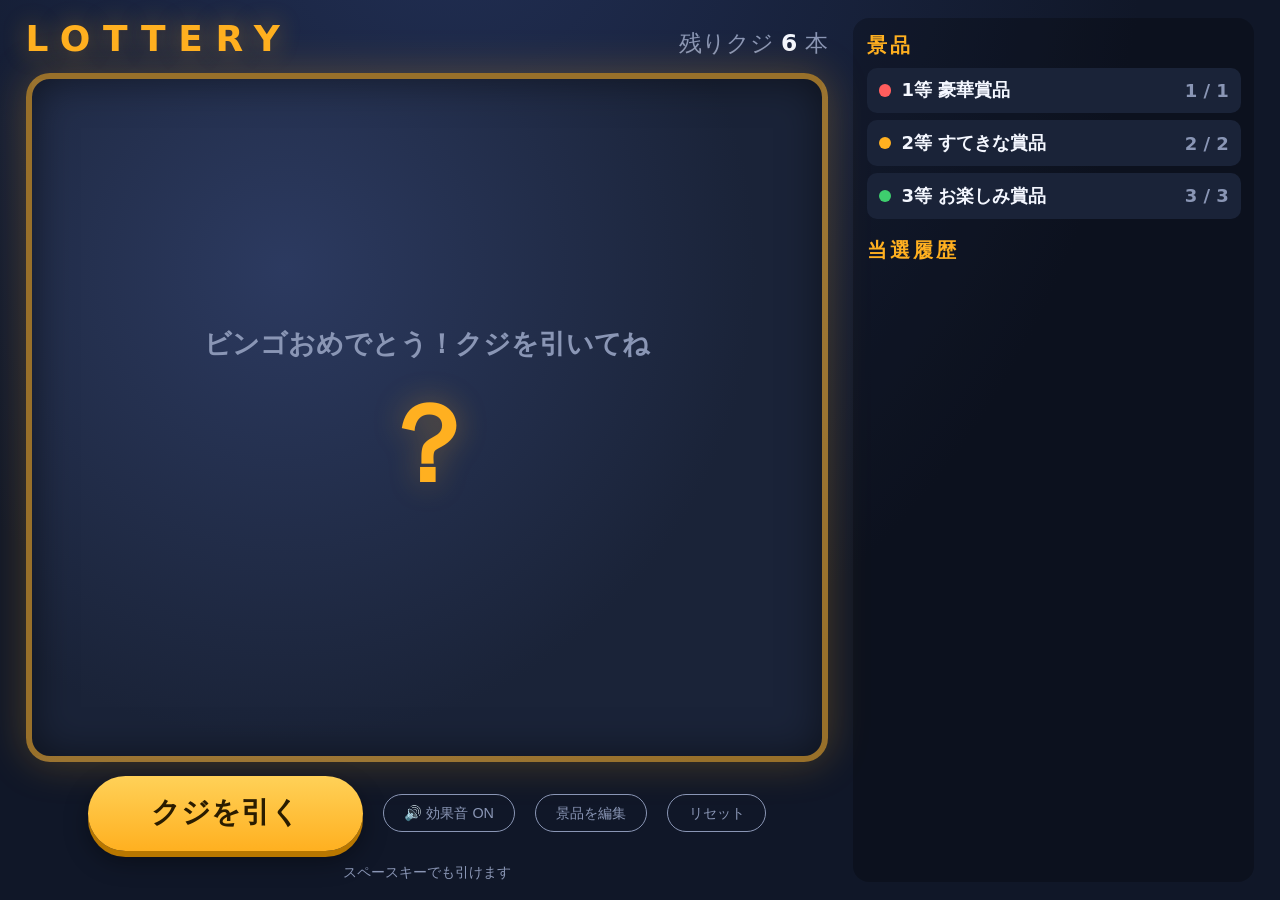
==== lottery/index.html @ 6464d974 "feat: 景品クジ引きアプリを /lottery に追加 Co-Authored-By: Claude Fable 5 <noreply@anthropic.com>" ====
<!DOCTYPE html>
<html lang="ja">
<head>
  <meta charset="UTF-8">
  <meta name="viewport" content="width=device-width, initial-scale=1.0">
  <title>景品クジ</title>
  <link rel="stylesheet" href="style.css">
</head>
<body>
  <main class="stage">
    <section class="main-panel">
      <header class="header">
        <h1 class="title">LOTTERY</h1>
        <div class="counter">残りクジ <span id="remaining-count">0</span> 本</div>
      </header>

      <div class="ticket" id="ticket">
        <span class="ticket-label" id="ticket-label">ビンゴおめでとう！クジを引いてね</span>
        <span class="ticket-prize" id="ticket-prize">？</span>
      </div>

      <div class="controls">
        <button type="button" class="draw-button" id="draw-button">クジを引く</button>
        <button type="button" class="sound-button" id="sound-button" aria-pressed="true">🔊 効果音 ON</button>
        <button type="button" class="edit-button" id="edit-button">景品を編集</button>
        <button type="button" class="reset-button" id="reset-button">リセット</button>
      </div>
      <p class="hint">スペースキーでも引けます</p>
    </section>

    <aside class="side">
      <section class="side-section">
        <h2 class="side-title">景品</h2>
        <ul id="prize-list" class="prize-list"></ul>
      </section>
      <section class="side-section history-section">
        <h2 class="side-title">当選履歴</h2>
        <ol id="history-list" class="history-list"></ol>
      </section>
    </aside>
  </main>

  <dialog id="edit-dialog" class="edit-dialog">
    <form method="dialog">
      <h2 class="edit-title">景品リストを編集</h2>
      <p class="edit-help">1行に1景品、「景品名 x本数」の形式（「x本数」を省略すると1本）。</p>
      <textarea id="edit-textarea" rows="10" spellcheck="false"></textarea>
      <p class="edit-help">保存すると残り本数は「本数 −（その景品の当選数）」で再計算されます。</p>
      <div class="edit-actions">
        <button value="cancel" class="edit-cancel">キャンセル</button>
        <button value="save" class="edit-save">保存</button>
      </div>
    </form>
  </dialog>

  <script src="app.js"></script>
</body>
</html>
---- lottery/style.css ----
:root {
  --bg: #101728;
  --bg-panel: #1a2338;
  --text: #f4f7ff;
  --text-dim: #8a96b5;
  --accent: #ffb020;
  --accent-strong: #ff5d5d;
  --dot-0: #ff5d5d;
  --dot-1: #ffb020;
  --dot-2: #3ecf6e;
  --dot-3: #38a8ff;
  --dot-4: #b06dff;
}

* {
  margin: 0;
  padding: 0;
  box-sizing: border-box;
}

html, body {
  height: 100%;
}

body {
  background: radial-gradient(ellipse at 35% -20%, #223056 0%, var(--bg) 60%);
  color: var(--text);
  font-family: "Hiragino Sans", "Noto Sans JP", system-ui, sans-serif;
}

/* ---- 2:1 の左右分割 ---- */

.stage {
  height: 100vh;
  display: grid;
  grid-template-columns: 2fr 1fr;
  gap: 2vw;
  padding: 2vh 2vw;
}

.main-panel {
  min-width: 0;
  display: flex;
  flex-direction: column;
  align-items: center;
  justify-content: space-between;
  gap: 1.5vh;
}

.header {
  width: 100%;
  display: flex;
  align-items: baseline;
  justify-content: space-between;
}

.title {
  font-size: clamp(28px, 4vh, 52px);
  letter-spacing: 0.35em;
  color: var(--accent);
  text-shadow: 0 0 24px rgba(255, 176, 32, 0.45);
}

.counter {
  font-size: clamp(16px, 2.6vh, 30px);
  color: var(--text-dim);
  font-variant-numeric: tabular-nums;
}

.counter span {
  color: var(--text);
  font-weight: 700;
}

/* ---- クジ結果パネル ---- */

.ticket {
  width: 100%;
  flex: 1;
  min-height: 0;
  border-radius: 24px;
  background: radial-gradient(circle at 32% 28%, #2c3a60 0%, var(--bg-panel) 65%);
  border: 6px solid rgba(255, 176, 32, 0.55);
  box-shadow:
    0 0 40px rgba(255, 176, 32, 0.25),
    inset 0 0 40px rgba(0, 0, 0, 0.5);
  display: flex;
  flex-direction: column;
  align-items: center;
  justify-content: center;
  gap: 2vh;
  padding: 3vh 3vw;
  text-align: center;
}

.ticket.spinning {
  animation: ticket-glow 0.4s ease-in-out infinite alternate;
}

.ticket.settled {
  animation: ticket-pop 0.45s ease-out;
}

@keyframes ticket-glow {
  from { box-shadow: 0 0 30px rgba(255, 176, 32, 0.2), inset 0 0 40px rgba(0, 0, 0, 0.5); }
  to   { box-shadow: 0 0 70px rgba(255, 176, 32, 0.6), inset 0 0 40px rgba(0, 0, 0, 0.5); }
}

@keyframes ticket-pop {
  0%   { transform: scale(0.94); }
  55%  { transform: scale(1.04); }
  100% { transform: scale(1); }
}

.ticket-label {
  font-size: clamp(16px, 3vh, 34px);
  color: var(--text-dim);
  font-weight: 700;
}

.ticket-prize {
  font-size: clamp(36px, 12vh, 110px);
  font-weight: 800;
  line-height: 1.2;
  color: var(--accent);
  text-shadow: 0 0 30px rgba(255, 176, 32, 0.35);
  overflow-wrap: anywhere;
}

.ticket-prize.long {
  font-size: clamp(28px, 7.5vh, 72px);
}

/* ---- 操作 ---- */

.controls {
  display: flex;
  align-items: center;
  flex-wrap: wrap;
  justify-content: center;
  gap: 20px;
}

.draw-button {
  font-size: clamp(22px, 3.2vh, 34px);
  font-weight: 800;
  padding: 0.6em 2.2em;
  border: none;
  border-radius: 999px;
  cursor: pointer;
  color: #2a1c00;
  background: linear-gradient(180deg, #ffd158 0%, var(--accent) 100%);
  box-shadow: 0 6px 0 #b87700, 0 10px 24px rgba(0, 0, 0, 0.4);
  transition: transform 0.08s ease, box-shadow 0.08s ease;
}

.draw-button:hover:not(:disabled) {
  filter: brightness(1.06);
}

.draw-button:active:not(:disabled) {
  transform: translateY(4px);
  box-shadow: 0 2px 0 #b87700, 0 6px 16px rgba(0, 0, 0, 0.4);
}

.draw-button:disabled {
  cursor: default;
  filter: grayscale(0.6) brightness(0.7);
  box-shadow: 0 6px 0 #555, 0 10px 24px rgba(0, 0, 0, 0.3);
}

.reset-button,
.sound-button,
.edit-button {
  font-size: clamp(13px, 1.6vh, 17px);
  padding: 0.6em 1.4em;
  border-radius: 999px;
  border: 1px solid var(--text-dim);
  background: transparent;
  color: var(--text-dim);
  cursor: pointer;
}

.sound-button:hover,
.edit-button:hover {
  color: var(--text);
  border-color: var(--text);
}

.sound-button[aria-pressed="false"] {
  opacity: 0.6;
}

.reset-button:hover {
  color: var(--accent-strong);
  border-color: var(--accent-strong);
}

.hint {
  color: var(--text-dim);
  font-size: clamp(12px, 1.5vh, 16px);
}

/* ---- サイドパネル（景品リスト・当選履歴） ---- */

.side {
  min-width: 0;
  display: flex;
  flex-direction: column;
  gap: 2vh;
  background: rgba(0, 0, 0, 0.25);
  border-radius: 16px;
  padding: clamp(10px, 1.5vh, 20px);
  overflow: hidden;
}

.side-section {
  display: flex;
  flex-direction: column;
  gap: 1vh;
  min-height: 0;
}

.history-section {
  flex: 1;
}

.side-title {
  font-size: clamp(15px, 2.2vh, 24px);
  color: var(--accent);
  letter-spacing: 0.15em;
}

.prize-list,
.history-list {
  list-style: none;
  display: flex;
  flex-direction: column;
  gap: clamp(4px, 0.8vh, 10px);
  overflow-y: auto;
  min-height: 0;
}

.prize-item {
  display: flex;
  align-items: center;
  gap: 10px;
  background: var(--bg-panel);
  border-radius: 10px;
  padding: clamp(6px, 1.2vh, 12px) 12px;
  font-size: clamp(13px, 2vh, 22px);
  font-weight: 700;
}

.prize-item.out {
  opacity: 0.35;
}

.prize-item.out .prize-name {
  text-decoration: line-through;
}

.prize-dot {
  flex-shrink: 0;
  width: 0.7em;
  height: 0.7em;
  border-radius: 50%;
}

.dot-0 { background: var(--dot-0); }
.dot-1 { background: var(--dot-1); }
.dot-2 { background: var(--dot-2); }
.dot-3 { background: var(--dot-3); }
.dot-4 { background: var(--dot-4); }

.prize-name {
  flex: 1;
  min-width: 0;
  overflow-wrap: anywhere;
}

.prize-count {
  color: var(--text-dim);
  font-variant-numeric: tabular-nums;
  white-space: nowrap;
}

.history-item {
  display: flex;
  align-items: baseline;
  gap: 10px;
  font-size: clamp(12px, 1.8vh, 20px);
  color: var(--text-dim);
  padding: 0 12px;
}

.history-item.latest {
  color: var(--accent);
  font-weight: 700;
}

.history-order {
  flex-shrink: 0;
  font-variant-numeric: tabular-nums;
  font-size: 0.85em;
}

/* ---- 景品編集ダイアログ ---- */

.edit-dialog {
  margin: auto;
  width: min(560px, 90vw);
  border: 1px solid var(--text-dim);
  border-radius: 16px;
  background: var(--bg-panel);
  color: var(--text);
  padding: 24px;
}

.edit-dialog::backdrop {
  background: rgba(0, 0, 0, 0.6);
}

.edit-dialog form {
  display: flex;
  flex-direction: column;
  gap: 12px;
}

.edit-title {
  font-size: 20px;
  color: var(--accent);
}

.edit-help {
  font-size: 13px;
  color: var(--text-dim);
}

.edit-dialog textarea {
  width: 100%;
  resize: vertical;
  font: inherit;
  font-size: 15px;
  line-height: 1.6;
  color: var(--text);
  background: var(--bg);
  border: 1px solid var(--text-dim);
  border-radius: 8px;
  padding: 10px 12px;
}

.edit-actions {
  display: flex;
  justify-content: flex-end;
  gap: 12px;
}

.edit-actions button {
  font-size: 15px;
  padding: 0.5em 1.6em;
  border-radius: 999px;
  cursor: pointer;
}

.edit-cancel {
  border: 1px solid var(--text-dim);
  background: transparent;
  color: var(--text-dim);
}

.edit-cancel:hover {
  color: var(--text);
  border-color: var(--text);
}

.edit-save {
  border: none;
  font-weight: 700;
  color: #2a1c00;
  background: linear-gradient(180deg, #ffd158 0%, var(--accent) 100%);
}

.edit-save:hover {
  filter: brightness(1.06);
}

/* ---- 狭い画面では縦積みにフォールバック ---- */

@media (max-width: 900px) {
  .stage {
    height: auto;
    min-height: 100vh;
    grid-template-columns: 1fr;
    gap: 3vh;
  }
  .ticket {
    min-height: 40vh;
  }
}
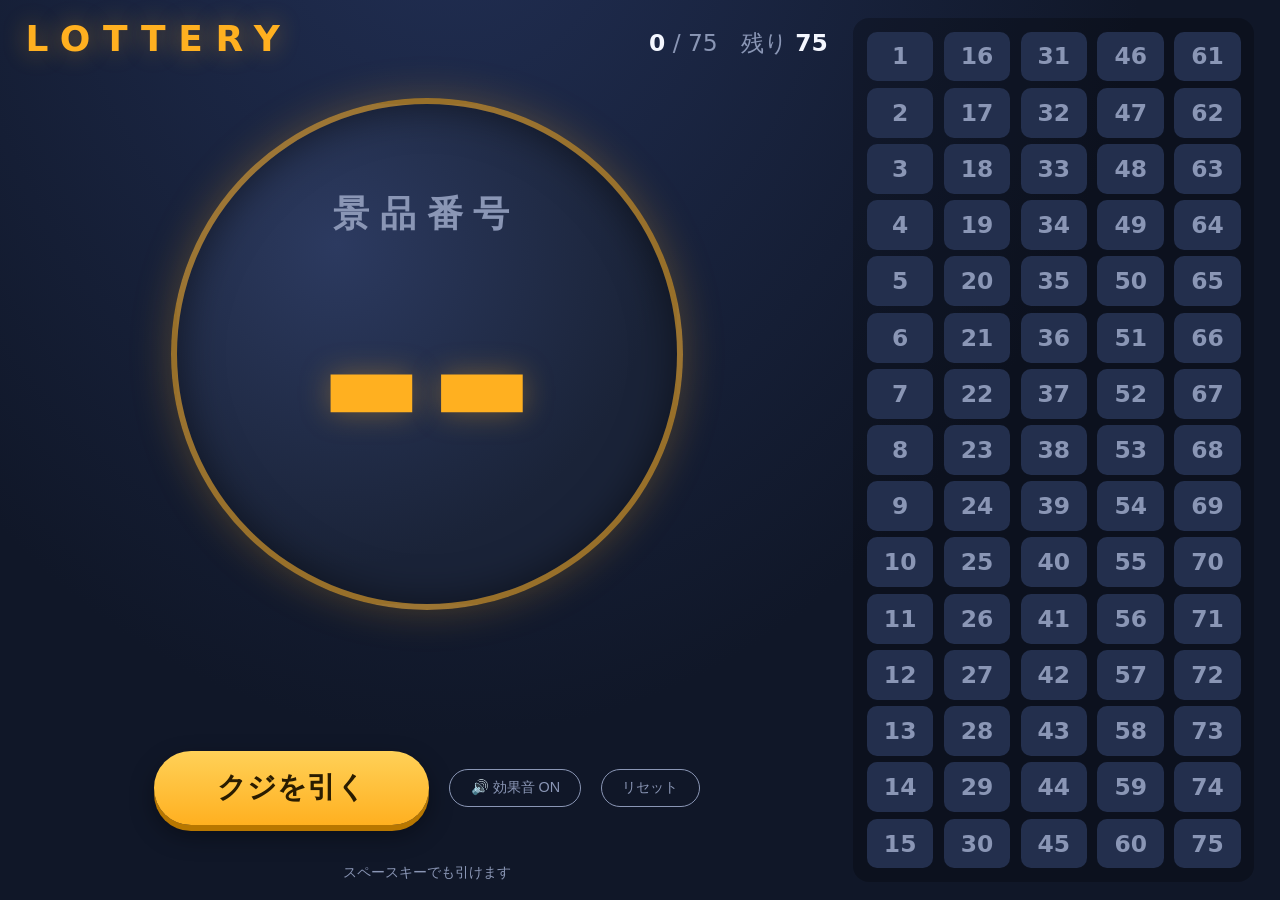
==== commit 46321700: "feat: 景品クジを番号方式（1〜75）に変更 Co-Authored-By: Claude Fable 5 <noreply@anthropic.com>" ====
--- a/lottery/index.html
+++ b/lottery/index.html
@@ -11,47 +11,26 @@
     <section class="main-panel">
       <header class="header">
         <h1 class="title">LOTTERY</h1>
-        <div class="counter">残りクジ <span id="remaining-count">0</span> 本</div>
+        <div class="counter">
+          <span id="drawn-count">0</span> / 75　残り <span id="remaining-count">75</span>
+        </div>
       </header>
 
-      <div class="ticket" id="ticket">
-        <span class="ticket-label" id="ticket-label">ビンゴおめでとう！クジを引いてね</span>
-        <span class="ticket-prize" id="ticket-prize">？</span>
+      <div class="drum" id="drum">
+        <span class="drum-caption">景品番号</span>
+        <span class="drum-number" id="drum-number">--</span>
       </div>
-
+      <div class="recent" id="recent" aria-label="直近の景品番号"></div>
       <div class="controls">
         <button type="button" class="draw-button" id="draw-button">クジを引く</button>
         <button type="button" class="sound-button" id="sound-button" aria-pressed="true">🔊 効果音 ON</button>
-        <button type="button" class="edit-button" id="edit-button">景品を編集</button>
         <button type="button" class="reset-button" id="reset-button">リセット</button>
       </div>
       <p class="hint">スペースキーでも引けます</p>
     </section>
 
-    <aside class="side">
-      <section class="side-section">
-        <h2 class="side-title">景品</h2>
-        <ul id="prize-list" class="prize-list"></ul>
-      </section>
-      <section class="side-section history-section">
-        <h2 class="side-title">当選履歴</h2>
-        <ol id="history-list" class="history-list"></ol>
-      </section>
-    </aside>
+    <aside class="board" id="board" aria-label="抽選済み景品番号ボード"></aside>
   </main>
-
-  <dialog id="edit-dialog" class="edit-dialog">
-    <form method="dialog">
-      <h2 class="edit-title">景品リストを編集</h2>
-      <p class="edit-help">1行に1景品、「景品名 x本数」の形式（「x本数」を省略すると1本）。</p>
-      <textarea id="edit-textarea" rows="10" spellcheck="false"></textarea>
-      <p class="edit-help">保存すると残り本数は「本数 −（その景品の当選数）」で再計算されます。</p>
-      <div class="edit-actions">
-        <button value="cancel" class="edit-cancel">キャンセル</button>
-        <button value="save" class="edit-save">保存</button>
-      </div>
-    </form>
-  </dialog>
 
   <script src="app.js"></script>
 </body>
--- a/lottery/style.css
+++ b/lottery/style.css
@@ -5,11 +5,11 @@
   --text-dim: #8a96b5;
   --accent: #ffb020;
   --accent-strong: #ff5d5d;
-  --dot-0: #ff5d5d;
-  --dot-1: #ffb020;
-  --dot-2: #3ecf6e;
-  --dot-3: #38a8ff;
-  --dot-4: #b06dff;
+  --cell: #232f4d;
+  --cell-hit: #ffb020;
+  --cell-hit-text: #2a1c00;
+  /* 抽選ドラムの直径: 高さ・横幅の小さい方に合わせる */
+  --drum-size: min(58vh, 40vw);
 }
 
 * {
@@ -72,13 +72,12 @@
   font-weight: 700;
 }
 
-/* ---- クジ結果パネル ---- */
-
-.ticket {
-  width: 100%;
-  flex: 1;
-  min-height: 0;
-  border-radius: 24px;
+/* ---- 抽選ドラム ---- */
+
+.drum {
+  width: var(--drum-size);
+  height: var(--drum-size);
+  border-radius: 50%;
   background: radial-gradient(circle at 32% 28%, #2c3a60 0%, var(--bg-panel) 65%);
   border: 6px solid rgba(255, 176, 32, 0.55);
   box-shadow:
@@ -88,47 +87,72 @@
   flex-direction: column;
   align-items: center;
   justify-content: center;
-  gap: 2vh;
-  padding: 3vh 3vw;
-  text-align: center;
-}
-
-.ticket.spinning {
-  animation: ticket-glow 0.4s ease-in-out infinite alternate;
-}
-
-.ticket.settled {
-  animation: ticket-pop 0.45s ease-out;
-}
-
-@keyframes ticket-glow {
+}
+
+.drum.spinning {
+  animation: drum-glow 0.4s ease-in-out infinite alternate;
+}
+
+.drum.settled {
+  animation: drum-pop 0.45s ease-out;
+}
+
+@keyframes drum-glow {
   from { box-shadow: 0 0 30px rgba(255, 176, 32, 0.2), inset 0 0 40px rgba(0, 0, 0, 0.5); }
   to   { box-shadow: 0 0 70px rgba(255, 176, 32, 0.6), inset 0 0 40px rgba(0, 0, 0, 0.5); }
 }
 
-@keyframes ticket-pop {
-  0%   { transform: scale(0.94); }
-  55%  { transform: scale(1.04); }
+@keyframes drum-pop {
+  0%   { transform: scale(0.92); }
+  55%  { transform: scale(1.06); }
   100% { transform: scale(1); }
 }
 
-.ticket-label {
-  font-size: clamp(16px, 3vh, 34px);
-  color: var(--text-dim);
-  font-weight: 700;
-}
-
-.ticket-prize {
-  font-size: clamp(36px, 12vh, 110px);
+.drum-caption {
+  font-size: calc(var(--drum-size) * 0.07);
+  font-weight: 700;
+  color: var(--text-dim);
+  letter-spacing: 0.3em;
+}
+
+.drum-number {
+  font-size: calc(var(--drum-size) * 0.52);
   font-weight: 800;
-  line-height: 1.2;
+  line-height: 1.05;
+  font-variant-numeric: tabular-nums;
   color: var(--accent);
   text-shadow: 0 0 30px rgba(255, 176, 32, 0.35);
-  overflow-wrap: anywhere;
-}
-
-.ticket-prize.long {
-  font-size: clamp(28px, 7.5vh, 72px);
+}
+
+/* ---- 直近の番号 ---- */
+
+.recent {
+  display: flex;
+  gap: 12px;
+  min-height: clamp(40px, 7vh, 64px);
+  align-items: center;
+}
+
+.recent-chip {
+  min-width: clamp(40px, 7vh, 64px);
+  height: clamp(40px, 7vh, 64px);
+  padding: 0 10px;
+  border-radius: 999px;
+  background: var(--bg-panel);
+  border: 2px solid var(--text-dim);
+  color: var(--text);
+  display: flex;
+  align-items: center;
+  justify-content: center;
+  font-size: clamp(18px, 3.4vh, 32px);
+  font-weight: 700;
+  font-variant-numeric: tabular-nums;
+}
+
+.recent-chip.latest {
+  border-color: var(--accent);
+  color: var(--accent);
+  box-shadow: 0 0 16px rgba(255, 176, 32, 0.5);
 }
 
 /* ---- 操作 ---- */
@@ -136,8 +160,6 @@
 .controls {
   display: flex;
   align-items: center;
-  flex-wrap: wrap;
-  justify-content: center;
   gap: 20px;
 }
 
@@ -170,8 +192,7 @@
 }
 
 .reset-button,
-.sound-button,
-.edit-button {
+.sound-button {
   font-size: clamp(13px, 1.6vh, 17px);
   padding: 0.6em 1.4em;
   border-radius: 999px;
@@ -181,8 +202,7 @@
   cursor: pointer;
 }
 
-.sound-button:hover,
-.edit-button:hover {
+.sound-button:hover {
   color: var(--text);
   border-color: var(--text);
 }
@@ -201,200 +221,69 @@
   font-size: clamp(12px, 1.5vh, 16px);
 }
 
-/* ---- サイドパネル（景品リスト・当選履歴） ---- */
-
-.side {
+/* ---- 景品番号ボード（5列 × 15行） ---- */
+
+.board {
   min-width: 0;
-  display: flex;
-  flex-direction: column;
-  gap: 2vh;
+  display: grid;
+  grid-template-columns: repeat(5, minmax(0, 1fr));
+  gap: clamp(6px, 0.8vw, 12px);
   background: rgba(0, 0, 0, 0.25);
   border-radius: 16px;
   padding: clamp(10px, 1.5vh, 20px);
-  overflow: hidden;
-}
-
-.side-section {
-  display: flex;
-  flex-direction: column;
-  gap: 1vh;
+}
+
+.board-col {
+  min-width: 0;
+  display: grid;
+  grid-template-rows: repeat(15, minmax(0, 1fr));
+  gap: clamp(4px, 0.7vh, 8px);
+}
+
+.board-cell {
   min-height: 0;
-}
-
-.history-section {
-  flex: 1;
-}
-
-.side-title {
-  font-size: clamp(15px, 2.2vh, 24px);
-  color: var(--accent);
-  letter-spacing: 0.15em;
-}
-
-.prize-list,
-.history-list {
-  list-style: none;
-  display: flex;
-  flex-direction: column;
-  gap: clamp(4px, 0.8vh, 10px);
-  overflow-y: auto;
-  min-height: 0;
-}
-
-.prize-item {
-  display: flex;
-  align-items: center;
-  gap: 10px;
-  background: var(--bg-panel);
   border-radius: 10px;
-  padding: clamp(6px, 1.2vh, 12px) 12px;
-  font-size: clamp(13px, 2vh, 22px);
-  font-weight: 700;
-}
-
-.prize-item.out {
-  opacity: 0.35;
-}
-
-.prize-item.out .prize-name {
-  text-decoration: line-through;
-}
-
-.prize-dot {
-  flex-shrink: 0;
-  width: 0.7em;
-  height: 0.7em;
-  border-radius: 50%;
-}
-
-.dot-0 { background: var(--dot-0); }
-.dot-1 { background: var(--dot-1); }
-.dot-2 { background: var(--dot-2); }
-.dot-3 { background: var(--dot-3); }
-.dot-4 { background: var(--dot-4); }
-
-.prize-name {
-  flex: 1;
-  min-width: 0;
-  overflow-wrap: anywhere;
-}
-
-.prize-count {
-  color: var(--text-dim);
-  font-variant-numeric: tabular-nums;
-  white-space: nowrap;
-}
-
-.history-item {
-  display: flex;
-  align-items: baseline;
-  gap: 10px;
-  font-size: clamp(12px, 1.8vh, 20px);
-  color: var(--text-dim);
-  padding: 0 12px;
-}
-
-.history-item.latest {
-  color: var(--accent);
-  font-weight: 700;
-}
-
-.history-order {
-  flex-shrink: 0;
-  font-variant-numeric: tabular-nums;
-  font-size: 0.85em;
-}
-
-/* ---- 景品編集ダイアログ ---- */
-
-.edit-dialog {
-  margin: auto;
-  width: min(560px, 90vw);
-  border: 1px solid var(--text-dim);
-  border-radius: 16px;
-  background: var(--bg-panel);
-  color: var(--text);
-  padding: 24px;
-}
-
-.edit-dialog::backdrop {
-  background: rgba(0, 0, 0, 0.6);
-}
-
-.edit-dialog form {
-  display: flex;
-  flex-direction: column;
-  gap: 12px;
-}
-
-.edit-title {
-  font-size: 20px;
-  color: var(--accent);
-}
-
-.edit-help {
-  font-size: 13px;
-  color: var(--text-dim);
-}
-
-.edit-dialog textarea {
-  width: 100%;
-  resize: vertical;
-  font: inherit;
-  font-size: 15px;
-  line-height: 1.6;
-  color: var(--text);
-  background: var(--bg);
-  border: 1px solid var(--text-dim);
-  border-radius: 8px;
-  padding: 10px 12px;
-}
-
-.edit-actions {
-  display: flex;
-  justify-content: flex-end;
-  gap: 12px;
-}
-
-.edit-actions button {
-  font-size: 15px;
-  padding: 0.5em 1.6em;
-  border-radius: 999px;
-  cursor: pointer;
-}
-
-.edit-cancel {
-  border: 1px solid var(--text-dim);
-  background: transparent;
-  color: var(--text-dim);
-}
-
-.edit-cancel:hover {
-  color: var(--text);
-  border-color: var(--text);
-}
-
-.edit-save {
-  border: none;
-  font-weight: 700;
-  color: #2a1c00;
-  background: linear-gradient(180deg, #ffd158 0%, var(--accent) 100%);
-}
-
-.edit-save:hover {
-  filter: brightness(1.06);
+  background: var(--cell);
+  color: var(--text-dim);
+  display: flex;
+  align-items: center;
+  justify-content: center;
+  font-size: clamp(13px, 2.6vh, 30px);
+  font-weight: 700;
+  font-variant-numeric: tabular-nums;
+  transition: background 0.25s ease, color 0.25s ease;
+}
+
+.board-cell.hit {
+  background: var(--cell-hit);
+  color: var(--cell-hit-text);
+}
+
+.board-cell.latest {
+  animation: cell-pulse 1s ease-in-out infinite;
+  outline: 3px solid #fff;
+  outline-offset: -1px;
+}
+
+@keyframes cell-pulse {
+  0%, 100% { transform: scale(1); }
+  50%      { transform: scale(1.08); }
 }
 
 /* ---- 狭い画面では縦積みにフォールバック ---- */
 
 @media (max-width: 900px) {
+  :root {
+    --drum-size: min(38vh, 70vw);
+  }
   .stage {
     height: auto;
     min-height: 100vh;
     grid-template-columns: 1fr;
     gap: 3vh;
   }
-  .ticket {
-    min-height: 40vh;
+  .board-col {
+    grid-template-rows: none;
+    grid-auto-rows: minmax(32px, auto);
   }
 }
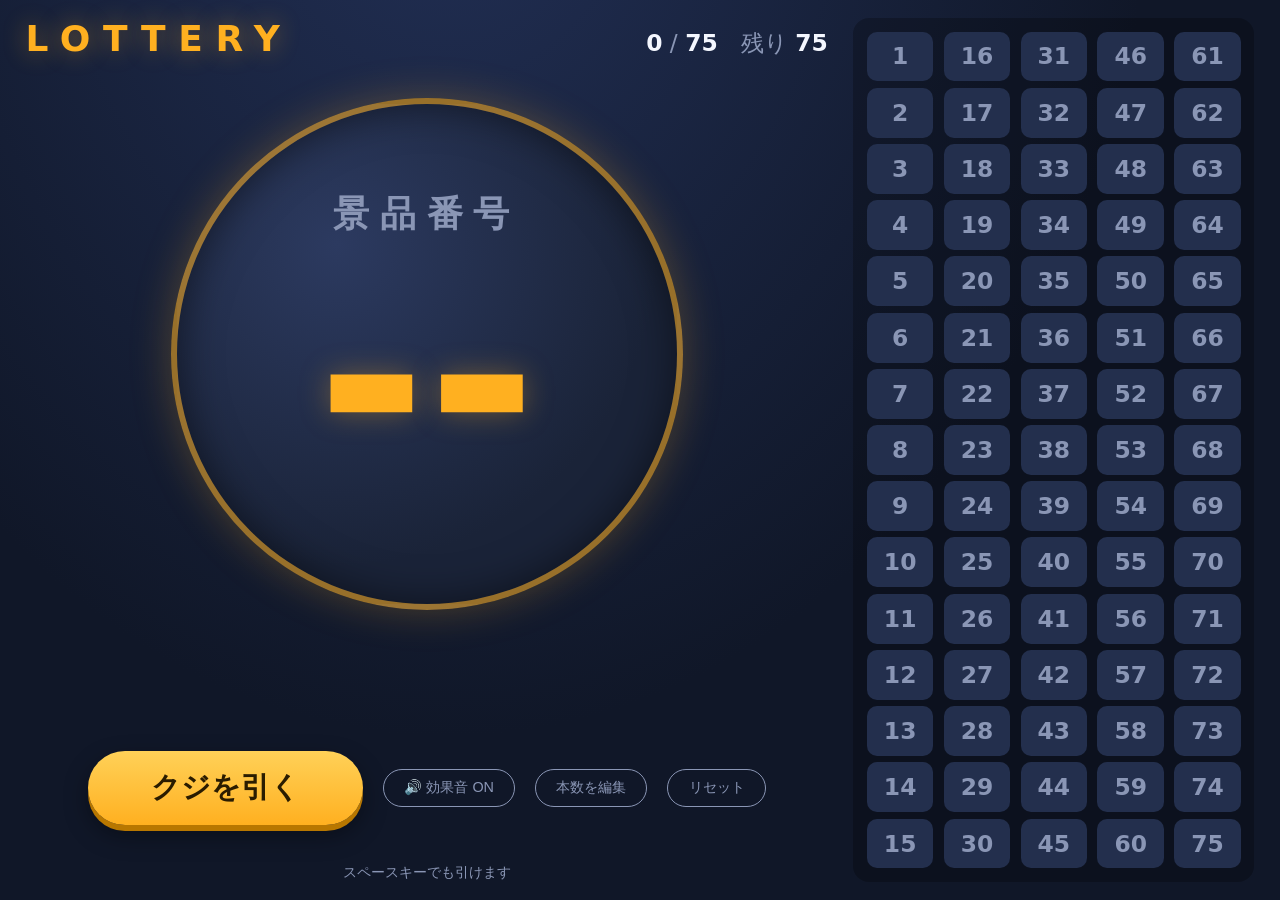
==== commit 9e65ea16: "feat: クジの本数（景品番号の上限）を編集可能に Co-Authored-By: Claude Fable 5 <noreply@anthropic.com>" ====
--- a/lottery/index.html
+++ b/lottery/index.html
@@ -12,7 +12,7 @@
       <header class="header">
         <h1 class="title">LOTTERY</h1>
         <div class="counter">
-          <span id="drawn-count">0</span> / 75　残り <span id="remaining-count">75</span>
+          <span id="drawn-count">0</span> / <span id="max-count">75</span>　残り <span id="remaining-count">75</span>
         </div>
       </header>
 
@@ -24,6 +24,7 @@
       <div class="controls">
         <button type="button" class="draw-button" id="draw-button">クジを引く</button>
         <button type="button" class="sound-button" id="sound-button" aria-pressed="true">🔊 効果音 ON</button>
+        <button type="button" class="edit-button" id="edit-button">本数を編集</button>
         <button type="button" class="reset-button" id="reset-button">リセット</button>
       </div>
       <p class="hint">スペースキーでも引けます</p>
@@ -32,6 +33,19 @@
     <aside class="board" id="board" aria-label="抽選済み景品番号ボード"></aside>
   </main>
 
+  <dialog id="edit-dialog" class="edit-dialog">
+    <form id="edit-form">
+      <h2 class="edit-title">クジの本数を編集</h2>
+      <p class="edit-help">景品番号は 1 から始まる連番になります（1〜999 本）。</p>
+      <input type="number" id="edit-input" min="1" max="999" step="1" inputmode="numeric" required>
+      <p class="edit-help">本数を減らした場合、範囲外の番号の当選履歴は消えます。</p>
+      <div class="edit-actions">
+        <button type="button" class="edit-cancel" id="edit-cancel">キャンセル</button>
+        <button type="submit" class="edit-save" id="edit-save">保存</button>
+      </div>
+    </form>
+  </dialog>
+
   <script src="app.js"></script>
 </body>
 </html>
--- a/lottery/style.css
+++ b/lottery/style.css
@@ -192,7 +192,8 @@
 }
 
 .reset-button,
-.sound-button {
+.sound-button,
+.edit-button {
   font-size: clamp(13px, 1.6vh, 17px);
   padding: 0.6em 1.4em;
   border-radius: 999px;
@@ -202,7 +203,8 @@
   cursor: pointer;
 }
 
-.sound-button:hover {
+.sound-button:hover,
+.edit-button:hover {
   color: var(--text);
   border-color: var(--text);
 }
@@ -221,9 +223,10 @@
   font-size: clamp(12px, 1.5vh, 16px);
 }
 
-/* ---- 景品番号ボード（5列 × 15行） ---- */
+/* ---- 景品番号ボード（5列 × 可変行。行数は JS が --board-rows で指定） ---- */
 
 .board {
+  --board-rows: 15;
   min-width: 0;
   display: grid;
   grid-template-columns: repeat(5, minmax(0, 1fr));
@@ -231,13 +234,22 @@
   background: rgba(0, 0, 0, 0.25);
   border-radius: 16px;
   padding: clamp(10px, 1.5vh, 20px);
+  /* 本数が多いときは画面に収めず縦スクロール */
+  max-height: calc(100vh - 4vh);
+  overflow-y: auto;
+}
+
+/* 行数が多いボードはセルを潰さず最低高さを確保する */
+.board-col > .board-cell {
+  min-height: clamp(20px, 2.8vh, 34px);
 }
 
 .board-col {
   min-width: 0;
   display: grid;
-  grid-template-rows: repeat(15, minmax(0, 1fr));
+  grid-template-rows: repeat(var(--board-rows), minmax(0, 1fr));
   gap: clamp(4px, 0.7vh, 8px);
+  align-content: start;
 }
 
 .board-cell {
@@ -268,6 +280,86 @@
 @keyframes cell-pulse {
   0%, 100% { transform: scale(1); }
   50%      { transform: scale(1.08); }
+}
+
+/* ---- 本数編集ダイアログ ---- */
+
+.edit-dialog {
+  margin: auto;
+  width: min(420px, 90vw);
+  border: 1px solid var(--text-dim);
+  border-radius: 16px;
+  background: var(--bg-panel);
+  color: var(--text);
+  padding: 24px;
+}
+
+.edit-dialog::backdrop {
+  background: rgba(0, 0, 0, 0.6);
+}
+
+.edit-dialog form {
+  display: flex;
+  flex-direction: column;
+  gap: 12px;
+}
+
+.edit-title {
+  font-size: 20px;
+  color: var(--accent);
+}
+
+.edit-help {
+  font-size: 13px;
+  color: var(--text-dim);
+}
+
+.edit-dialog input {
+  width: 100%;
+  font: inherit;
+  font-size: 20px;
+  font-variant-numeric: tabular-nums;
+  color: var(--text);
+  background: var(--bg);
+  border: 1px solid var(--text-dim);
+  border-radius: 8px;
+  padding: 10px 12px;
+}
+
+.edit-actions {
+  display: flex;
+  justify-content: flex-end;
+  gap: 12px;
+  margin-top: 4px;
+}
+
+.edit-actions button {
+  font-size: 15px;
+  padding: 0.5em 1.6em;
+  border-radius: 999px;
+  cursor: pointer;
+}
+
+.edit-cancel {
+  border: 1px solid var(--text-dim);
+  background: transparent;
+  color: var(--text-dim);
+}
+
+.edit-cancel:hover {
+  color: var(--text);
+  border-color: var(--text);
+}
+
+.edit-save {
+  border: none;
+  font-weight: 700;
+  color: #2a1c00;
+  background: linear-gradient(180deg, #ffd158 0%, var(--accent) 100%);
+}
+
+.edit-save:hover {
+  filter: brightness(1.06);
 }
 
 /* ---- 狭い画面では縦積みにフォールバック ---- */
